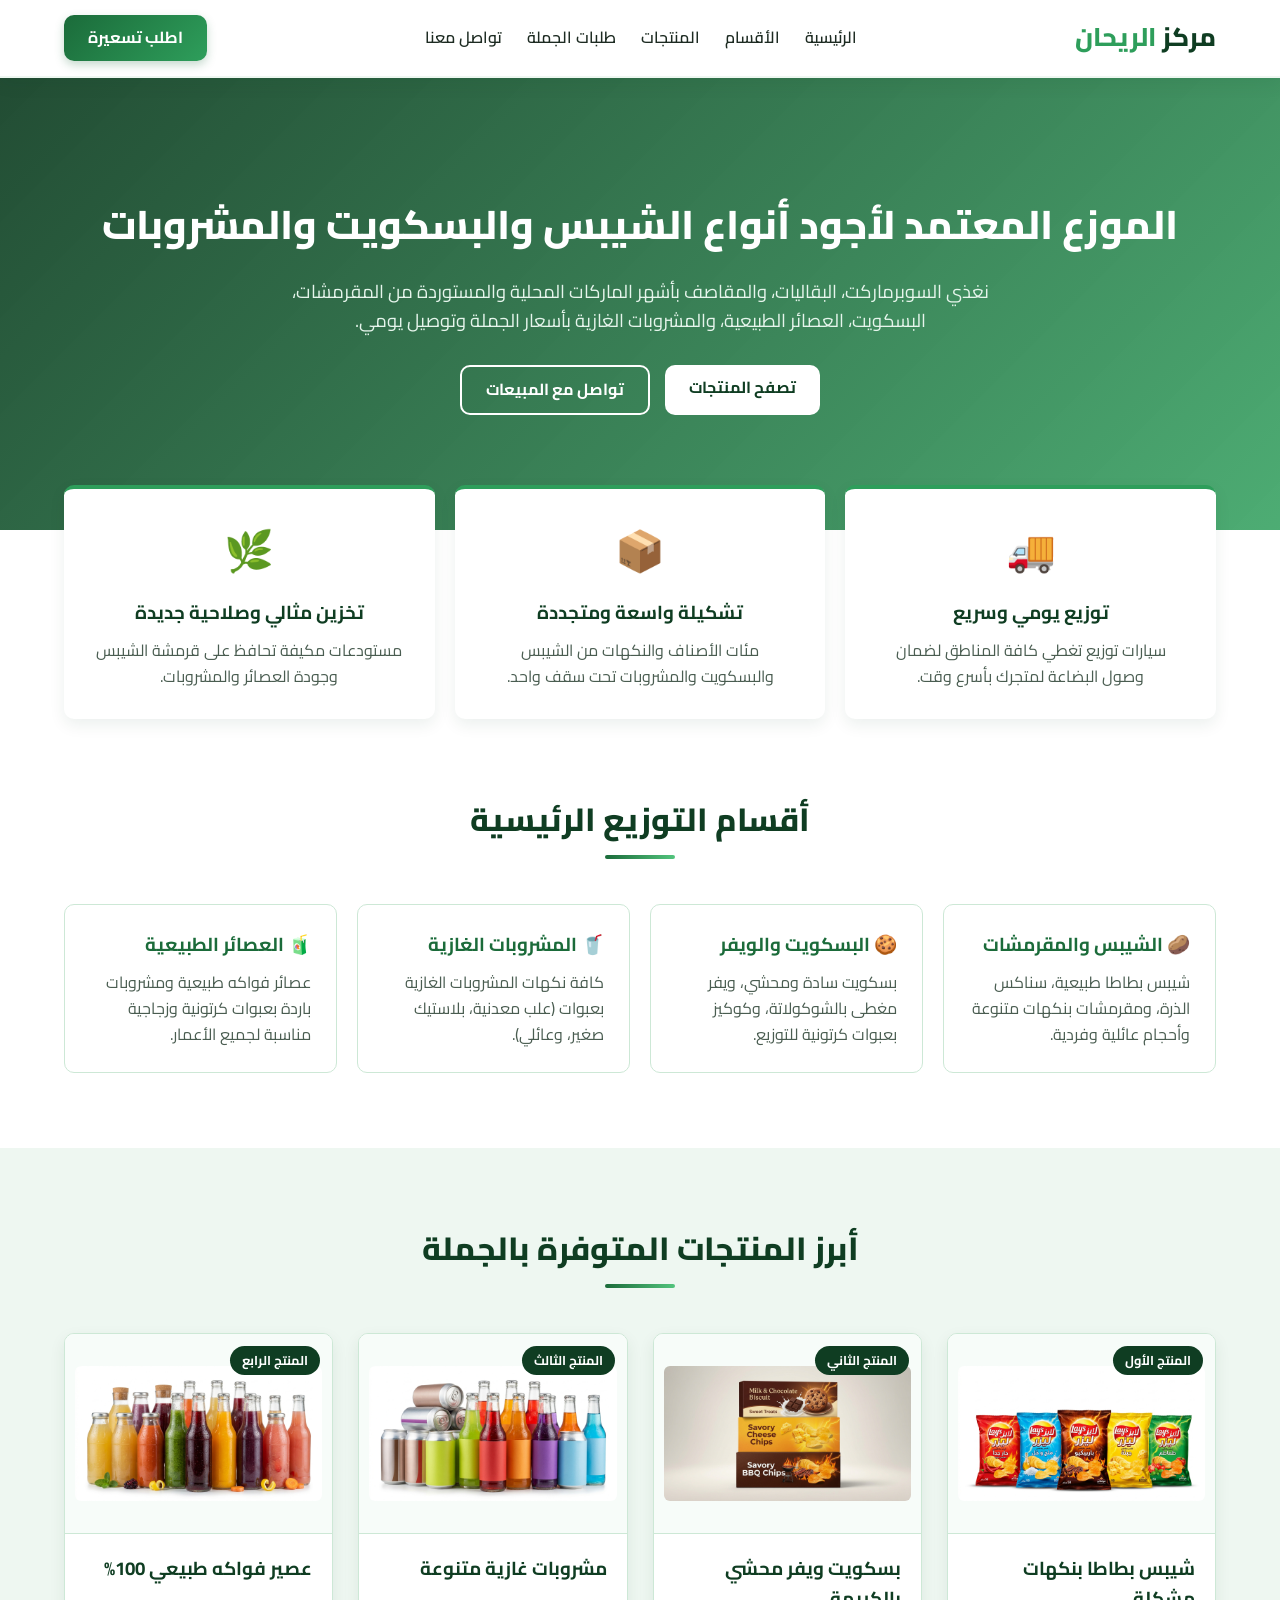
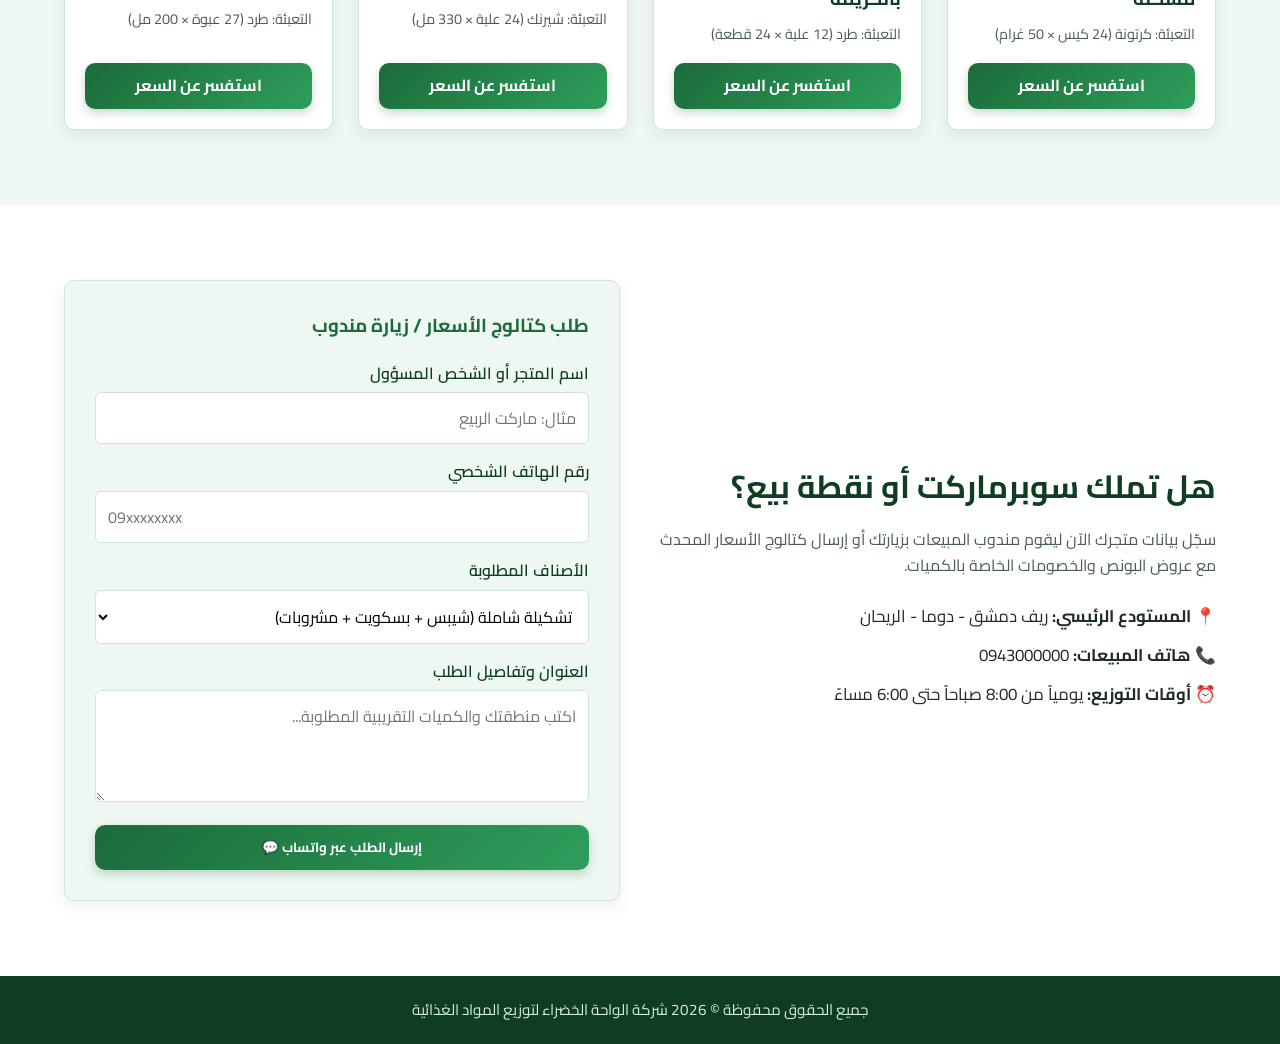
==== store my dad/index.html @ cb21cae4 "Add files via upload" ====
<!DOCTYPE html>
<html lang="ar" dir="rtl">
<head>
    <meta charset="UTF-8">
    <meta name="viewport" content="width=device-width, initial-scale=1.0">
    <title>مركز الريحان | لتوزيع الشيبس والبسكويت والمشروبات بالجملة</title>
    <!-- استدعاء خط عربي حديث من Google Fonts -->
    <link href="https://fonts.googleapis.com/css2?family=Cairo:wght@400;600;700;800&display=swap" rel="stylesheet">
    <!-- ربط ملف التنسيق -->
    <link rel="stylesheet" href="style.css">
</head>
<body>

    <!-- الشريط العلوي (القائمة) -->
    <header class="navbar">
        <div class="container nav-container">
            <a href="#" class="logo">مركز <span>الريحان</span></a>
            <nav>
                <ul class="nav-links">
                    <li><a href="#home">الرئيسية</a></li>
                    <li><a href="#categories">الأقسام</a></li>
                    <li><a href="#products">المنتجات</a></li>
                    <li><a href="#wholesale">طلبات الجملة</a></li>
                    <li><a href="#contact">تواصل معنا</a></li>
                </ul>
            </nav>
            <a href="#wholesale" class="btn btn-primary">اطلب تسعيرة</a>
        </div>
    </header>

    <!-- القسم الرئيسي (Hero Section) -->
    <section id="home" class="hero">
        <div class="container hero-content">
            <h1>الموزع المعتمد لأجود أنواع الشيبس والبسكويت والمشروبات</h1>
            <p>نغذي السوبرماركت، البقاليات، والمقاصف بأشهر الماركات المحلية والمستوردة من المقرمشات، البسكويت، العصائر الطبيعية، والمشروبات الغازية بأسعار الجملة وتوصيل يومي.</p>
            <div class="hero-buttons">
                <a href="#products" class="btn btn-light">تصفح المنتجات</a>
                <a href="#contact" class="btn btn-outline">تواصل مع المبيعات</a>
            </div>
        </div>
    </section>

    <!-- قسم المميزات -->
    <section class="features">
        <div class="container features-grid">
            <div class="feature-box">
                <div class="icon">🚚</div>
                <h3>توزيع يومي وسريع</h3>
                <p>سيارات توزيع تغطي كافة المناطق لضمان وصول البضاعة لمتجرك بأسرع وقت.</p>
            </div>
            <div class="feature-box">
                <div class="icon">📦</div>
                <h3>تشكيلة واسعة ومتجددة</h3>
                <p>مئات الأصناف والنكهات من الشيبس والبسكويت والمشروبات تحت سقف واحد.</p>
            </div>
            <div class="feature-box">
                <div class="icon">🌿</div>
                <h3>تخزين مثالي وصلاحية جديدة</h3>
                <p>مستودعات مكيفة تحافظ على قرمشة الشيبس وجودة العصائر والمشروبات.</p>
            </div>
        </div>
    </section>

    <!-- قسم التصنيفات -->
    <section id="categories" class="categories section-padding">
        <div class="container">
            <h2 class="section-title">أقسام التوزيع الرئيسية</h2>
            <div class="categories-grid">
                <div class="category-card">
                    <h3>🥔 الشيبس والمقرمشات</h3>
                    <p>شيبس بطاطا طبيعية، سناكس الذرة، ومقرمشات بنكهات متنوعة وأحجام عائلية وفردية.</p>
                </div>
                <div class="category-card">
                    <h3>🍪 البسكويت والويفر</h3>
                    <p>بسكويت سادة ومحشي، ويفر مغطى بالشوكولاتة، وكوكيز بعبوات كرتونية للتوزيع.</p>
                </div>
                <div class="category-card">
                    <h3>🥤 المشروبات الغازية</h3>
                    <p>كافة نكهات المشروبات الغازية بعبوات (علب معدنية، بلاستيك صغير، وعائلي).</p>
                </div>
                <div class="category-card">
                    <h3>🧃 العصائر الطبيعية</h3>
                    <p>عصائر فواكه طبيعية ومشروبات باردة بعبوات كرتونية وزجاجية مناسبة لجميع الأعمار.</p>
                </div>
            </div>
        </div>
    </section>

    <!-- قسم أبرز المنتجات -->
    <section id="products" class="products section-padding bg-green-tint">
        <div class="container">
            <h2 class="section-title">أبرز المنتجات المتوفرة بالجملة</h2>
            <div class="products-grid">
                <!-- منتج 1 -->
                <div class="product-card">
                    <div class="product-badge">المنتج الأول  </div>
                    <div class="product-img-placeholder"><img src="images/شبس.jpg"> </div>
                    <div class="product-info">
                        <h3>شيبس بطاطا بنكهات مشكلة</h3>
                        <p class="unit">التعبئة: كرتونة (24 كيس × 50 غرام)</p>
                        <a href="#wholesale" class="btn btn-primary btn-block">استفسر عن السعر</a>
                    </div>
                </div>
                <!-- منتج 2 -->
                <div class="product-card">
                    <div class="product-badge"> المنتج الثاني </div>
                    <div class="product-img-placeholder"><img src="images/بسكويت.jpg"> </div>
                    <div class="product-info">
                        <h3>بسكويت ويفر محشي بالكريمة</h3>
                        <p class="unit">التعبئة: طرد (12 علبة × 24 قطعة)</p>
                        <a href="#wholesale" class="btn btn-primary btn-block">استفسر عن السعر</a>
                    </div>
                </div>
                <!-- منتج 3 -->
                <div class="product-card">
                    <div class="product-badge"> المنتج الثالث</div>
                    <div class="product-img-placeholder"><img src="images/مشروبات غازية.jpg" >  </div>
                    <div class="product-info">
                        <h3>مشروبات غازية متنوعة</h3>
                        <p class="unit">التعبئة: شيرنك (24 علبة × 330 مل)</p>
                        <a href="#wholesale" class="btn btn-primary btn-block">استفسر عن السعر</a>
                    </div>
                </div>
                <!-- منتج 4 -->
                <div class="product-card">
                    <div class="product-badge"> المنتج الرابع</div>
                    <div class="product-img-placeholder"><img src="images/عصائر طبيعية.jpg">  </div>
                    <div class="product-info">
                        <h3>عصير فواكه طبيعي 100%</h3>
                        <p class="unit">التعبئة: طرد (27 عبوة × 200 مل)</p>
                        <a href="#wholesale" class="btn btn-primary btn-block">استفسر عن السعر</a>
                    </div>
                </div>
            </div>
        </div>
    </section>

    <!-- قسم طلبات الجملة والتواصل -->
    <section id="wholesale" class="order-section section-padding">
        <div class="container order-container">
            <div class="order-text">
                <h2>هل تملك سوبرماركت أو نقطة بيع؟</h2>
                <p>سجّل بيانات متجرك الآن ليقوم مندوب المبيعات بزيارتك أو إرسال كتالوج الأسعار المحدث مع عروض البونص والخصومات الخاصة بالكميات.</p>
                <ul class="contact-details" id="contact">
                    <li><strong>📍 المستودع الرئيسي:</strong>   ريف دمشق - دوما - الريحان  </li>
                    <li><strong>📞 هاتف المبيعات:</strong>   0943000000   </li>
                    <li><strong>⏰ أوقات التوزيع:</strong> يومياً من 8:00 صباحاً حتى 6:00 مساءً</li>
                </ul>
            </div>
            
            <!-- نموذج الطلب (مربوط بالواتساب) -->
            <form class="order-form" id="whatsappForm">
                <h3>طلب كتالوج الأسعار / زيارة مندوب</h3>
                <div class="form-group">
                    <label>اسم المتجر أو الشخص المسؤول</label>
                    <input type="text" id="storeName" placeholder="مثال: ماركت الربيع" required>
                </div>
                <div class="form-group">
                    <label>رقم الهاتف الشخصي</label>
                    <input type="tel" id="phoneNumber" placeholder="09xxxxxxxx" required>
                </div>
                <div class="form-group">
                    <label>الأصناف المطلوبة</label>
                    <select id="orderCategory">
                        <option>تشكيلة شاملة (شيبس + بسكويت + مشروبات)</option>
                        <option>قسم الشيبس والمقرمشات فقط</option>
                        <option>قسم البسكويت والويفر فقط</option>
                        <option>قسم المشروبات الغازية والعصائر</option>
                    </select>
                </div>
                <div class="form-group">
                    <label>العنوان وتفاصيل الطلب</label>
                    <textarea id="orderNotes" rows="3" placeholder="اكتب منطقتك والكميات التقريبية المطلوبة..."></textarea>
                </div>
                <button type="submit" class="btn btn-primary btn-block">إرسال الطلب عبر واتساب 💬</button>
            </form>
        </div>
    </section>

    <!-- التذييل (Footer) -->
    <footer>
        <div class="container">
            <p>جميع الحقوق محفوظة &copy; 2026 شركة الواحة الخضراء لتوزيع المواد الغذائية</p>
        </div>
    </footer>

    <!-- كود الجافاسكريبت البسيط لربط النموذج بالواتساب (لا تقلقي منه، يعمل تلقائياً) -->
    <script>
        document.getElementById('whatsappForm').addEventListener('submit', function(e) {
            e.preventDefault(); // منع إعادة تحميل الصفحة

            // ** ضعي رقم هاتفكِ هنا بين الأقواس بدلاً من الأصفار (مع رمز الدولة بدون علامة +) **
            const myWhatsAppNumber = "96300000000"; 

            // جلب البيانات التي كتبها الزبون
            const store = document.getElementById('storeName').value;
            const phone = document.getElementById('phoneNumber').value;
            const category = document.getElementById('orderCategory').value;
            const notes = document.getElementById('orderNotes').value;

            // تنسيق رسالة الواتساب بشكل جميل ومنظم
            const message = `مرحباً، أريد طلب بضاعة للمتجر:%0a` +
                            `----------------------------------%0a` +
                            `🏪 *اسم المتجر:* ${store}%0a` +
                            `📞 *رقم الهاتف:* ${phone}%0a` +
                            `📦 *القسم المطلوب:* ${category}%0a` +
                            `📝 *الملاحظات:* ${notes}%0a` +
                            `----------------------------------`;

            // فتح تطبيق واتساب وإرسال الرسالة تلقائياً
            const whatsappURL = `https://wa.me/${myWhatsAppNumber}?text=${message}`;
            window.open(whatsappURL, '_blank');
        });
    </script>

</body>
</html>
---- store my dad/style.css ----
/* لوحة الألوان المعتمدة على تدرجات الأخضر */
:root {
    --green-darkest: #0f3d22;      /* أخضر غامق جداً للعناوين والفوتر */
    --green-primary: #1b6b3a;      /* أخضر أساسي غني */
    --green-medium: #2e9e5b;       /* أخضر متوسط حيوي للأزرار والتمييز */
    --green-light: #52c47d;        /* أخضر فاتح للحدود والتأثيرات */
    --green-soft-bg: #eef7f1;      /* خلفية خضراء هادئة جداً */
    --green-mint-border: #cde8d6;  /* لون حدود البطاقات */
    --text-dark: #1d2b22;
    --text-muted: #4a5d51;
    --white: #ffffff;
    --border-radius: 10px;
    --shadow: 0 6px 16px rgba(15, 61, 34, 0.08);
}

* {
    margin: 0;
    padding: 0;
    box-sizing: border-box;
    font-family: 'Cairo', sans-serif;
}

html {
    scroll-behavior: smooth;
}

body {
    color: var(--text-dark);
    line-height: 1.6;
    background-color: var(--white);
}

.container {
    width: 90%;
    max-width: 1200px;
    margin: 0 auto;
}

.section-padding {
    padding: 75px 0;
}

.bg-green-tint {
    background-color: var(--green-soft-bg);
}

.section-title {
    text-align: center;
    font-size: 2rem;
    color: var(--green-darkest);
    margin-bottom: 45px;
    position: relative;
    font-weight: 800;
}

.section-title::after {
    content: '';
    display: block;
    width: 70px;
    height: 4px;
    background: linear-gradient(90deg, var(--green-primary), var(--green-light));
    margin: 10px auto 0;
    border-radius: 2px;
}

/* الأزرار بتدرجات الأخضر */
.btn {
    display: inline-block;
    padding: 10px 24px;
    border-radius: var(--border-radius);
    text-decoration: none;
    font-weight: 700;
    transition: all 0.3s ease;
    border: none;
    cursor: pointer;
    text-align: center;
}

.btn-primary {
    background: linear-gradient(135deg, var(--green-primary), var(--green-medium));
    color: var(--white);
    box-shadow: 0 4px 10px rgba(27, 107, 58, 0.25);
}

.btn-primary:hover {
    background: linear-gradient(135deg, var(--green-darkest), var(--green-primary));
    transform: translateY(-2px);
}

.btn-light {
    background-color: var(--white);
    color: var(--green-darkest);
}

.btn-light:hover {
    background-color: var(--green-soft-bg);
    color: var(--green-primary);
}

.btn-outline {
    border: 2px solid var(--white);
    color: var(--white);
    background: transparent;
}

.btn-outline:hover {
    background-color: var(--white);
    color: var(--green-darkest);
}

.btn-block {
    display: block;
    width: 100%;
}

/* الشريط العلوي */
.navbar {
    background-color: var(--white);
    border-bottom: 2px solid var(--green-soft-bg);
    box-shadow: var(--shadow);
    position: sticky;
    top: 0;
    z-index: 1000;
    padding: 15px 0;
}

.nav-container {
    display: flex;
    justify-content: space-between;
    align-items: center;
}

.logo {
    font-size: 1.6rem;
    font-weight: 800;
    color: var(--green-darkest);
    text-decoration: none;
}

.logo span {
    color: var(--green-medium);
}

.nav-links {
    list-style: none;
    display: flex;
    gap: 25px;
}

.nav-links a {
    text-decoration: none;
    color: var(--text-dark);
    font-weight: 600;
    transition: color 0.3s;
}

.nav-links a:hover {
    color: var(--green-medium);
}

/* القسم الرئيسي */
.hero {
    background: linear-gradient(135deg, rgba(15, 61, 34, 0.92), rgba(46, 158, 91, 0.85)), 
                url('https://images.unsplash.com/photo-1604719312566-8912e9227c6a?auto=format&fit=crop&w=1350&q=80') center/cover;
    color: var(--white);
    text-align: center;
    padding: 115px 20px;
}

.hero h1 {
    font-size: 2.5rem;
    margin-bottom: 20px;
    font-weight: 800;
}

.hero p {
    font-size: 1.15rem;
    max-width: 720px;
    margin: 0 auto 30px;
    color: #e6f5ec;
}

.hero-buttons {
    display: flex;
    justify-content: center;
    gap: 15px;
    flex-wrap: wrap;
}

/* المميزات */
.features {
    margin-top: -45px;
    position: relative;
    z-index: 10;
}

.features-grid {
    display: grid;
    grid-template-columns: repeat(auto-fit, minmax(280px, 1fr));
    gap: 20px;
}

.feature-box {
    background: var(--white);
    padding: 30px;
    border-radius: var(--border-radius);
    box-shadow: var(--shadow);
    border-top: 4px solid var(--green-medium);
    text-align: center;
}

.feature-box .icon {
    font-size: 2.5rem;
    margin-bottom: 15px;
}

.feature-box h3 {
    color: var(--green-darkest);
    margin-bottom: 10px;
}

.feature-box p {
    color: var(--text-muted);
}

/* التصنيفات */
.categories-grid {
    display: grid;
    grid-template-columns: repeat(auto-fit, minmax(250px, 1fr));
    gap: 20px;
}

.category-card {
    background-color: var(--white);
    border: 1.5px solid var(--green-mint-border);
    padding: 25px;
    border-radius: var(--border-radius);
    transition: all 0.3s ease;
}

.category-card:hover {
    transform: translateY(-5px);
    border-color: var(--green-medium);
    background-color: var(--green-soft-bg);
}

.category-card h3 {
    color: var(--green-primary);
    margin-bottom: 10px;
}

.category-card p {
    color: var(--text-muted);
}

/* المنتجات */
.products-grid {
    display: grid;
    grid-template-columns: repeat(auto-fit, minmax(260px, 1fr));
    gap: 25px;
}

.product-card {
    background: var(--white);
    border-radius: var(--border-radius);
    overflow: hidden;
    box-shadow: var(--shadow);
    border: 1px solid var(--green-mint-border);
    position: relative;
    display: flex;
    flex-direction: column;
    transition: transform 0.3s ease;
}

.product-card:hover {
    transform: translateY(-4px);
}

.product-badge {
    position: absolute;
    top: 12px;
    right: 12px;
    background-color: var(--green-darkest);
    color: var(--white);
    padding: 4px 12px;
    font-size: 0.8rem;
    border-radius: 20px;
    font-weight: 700;
}

/*.product-img-placeholder {
    height: 180px;
    background: linear-gradient(135deg, #dcf0e3, #c2e5ce);
    display: flex;
    align-items: center;
    justify-content: center;
    color: var(--green-primary);
    font-weight: 700;
}*/

.product-info {
    padding: 20px;
    flex-grow: 1;
    display: flex;
    flex-direction: column;
    justify-content: space-between;
}

.product-info h3 {
    color: var(--green-darkest);
    margin-bottom: 8px;
}

.product-info .unit {
    font-size: 0.9rem;
    color: var(--text-muted);
    margin-bottom: 18px;
}

/* قسم الطلب والتواصل */
.order-container {
    display: grid;
    grid-template-columns: 1fr 1fr;
    gap: 40px;
    align-items: center;
}

.order-text h2 {
    font-size: 2rem;
    color: var(--green-darkest);
    margin-bottom: 15px;
}

.order-text p {
    color: var(--text-muted);
}

.contact-details {
    list-style: none;
    margin-top: 25px;
}

.contact-details li {
    margin-bottom: 12px;
    font-size: 1.05rem;
    color: var(--text-dark);
}

.order-form {
    background: var(--green-soft-bg);
    padding: 30px;
    border-radius: var(--border-radius);
    border: 1px solid var(--green-mint-border);
    box-shadow: var(--shadow);
}

.order-form h3 {
    margin-bottom: 20px;
    color: var(--green-primary);
}

.form-group {
    margin-bottom: 15px;
}

.form-group label {
    display: block;
    margin-bottom: 6px;
    font-weight: 600;
    color: var(--green-darkest);
}

.form-group input,
.form-group select,
.form-group textarea {
    width: 100%;
    padding: 10px 12px;
    border: 1px solid var(--green-mint-border);
    background-color: var(--white);
    border-radius: 6px;
    font-size: 1rem;
}

.form-group input:focus,
.form-group select:focus,
.form-group textarea:focus {
    outline: none;
    border-color: var(--green-medium);
    box-shadow: 0 0 0 3px rgba(46, 158, 91, 0.15);
}

/* التذييل */
footer {
    background-color: var(--green-darkest);
    color: #d5ebe0;
    text-align: center;
    padding: 22px 0;
    font-size: 0.95rem;
}

/* التجاوب مع الشاشات الصغيرة (الموبايل) */
@media (max-width: 768px) {
    .nav-links {
        display: none;
    }
    
    .hero h1 {
        font-size: 1.85rem;
    }

    .order-container {
        grid-template-columns: 1fr;
    }
}
/* =========================================
   تنسيق صور المنتجات الحقيقية (الجديد)
   ========================================= */

/* 1. تنسيق الحاوية الرمادية الفاتحة التي تحيط بالصورة */
.product-img-placeholder {
    height: 200px; /* طول ثابت وموحد لكل بطاقات المنتجات */
    background-color: #f7fcf9; /* خلفية خضراء باهتة جداً أو رمادية لملء الفراغات */
    display: flex; /* لمركزة الصورة */
    align-items: center; /* تمركز الصورة عمودياً */
    justify-content: center; /* تمركز الصورة أفقياً */
    overflow: hidden; /* إخفاء أي جزء زائد خارج الحاوية */
    padding: 10px; /* مسافة بين الصورة وحافة البطاقة */
    border-bottom: 1px solid var(--green-mint-border); /* خط فاصلي بسيط */
}

/* 2. تنسيق الصورة الحقيقية نفسها (wsm img) */
.product-img-placeholder img {
    max-width: 100%; /* أقصى عرض هو عرض الحاوية */
    max-height: 100%; /* أقصى طول هو طول الحاوية */
    
    /* الخيار الأهم لظهور الصورة كاملة: object-fit: contain; */
    /* هذا يجعل الصورة تتقلص لتتلاءم تماماً مع المربع دون أن تُقص أو تتمدد */
    object-fit: contain; 
    
    border-radius: calc(var(--border-radius) - 4px); /* زوايا منحنية بسيطة للصورة */
}
/* =========================================
   تنسيقات خاصة بالشاشات الصغيرة (الموبايل)
   ========================================= */

@media (max-width: 768px) {
    /* 1. تبسيط الشريط العلوي (Navbar) */
    .nav-container {
        flex-direction: column; /* جعل اللوغو والقائمة فوق بعضهم */
        padding: 10px;
    }

    .nav-links {
        display: none; /* إخفاء القائمة التقليدية على الموبايل (يفضل استبدالها لاحقاً بزر قائمة hamburger) */
    }

    /* 2. تصغير حجم خط العنوان الرئيسي */
    .hero h1 {
        font-size: 1.8rem;
        padding: 0 10px;
    }

    /* 3. جعل المميزات تظهر في عمود واحد */
    .features-grid {
        grid-template-columns: 1fr; /* عمود واحد فقط بدلاً من 3 */
        gap: 15px;
    }

    /* 4. جعل تصنيفات المنتجات تظهر في عمود واحد */
    .categories-grid {
        grid-template-columns: 1fr; /* عمود واحد فقط بدلاً من 4 */
        gap: 15px;
    }

    /* 5. ترتيب المنتجات في صفين على الموبايل */
    .products-grid {
        grid-template-columns: 1fr 1fr; /* صف يحتوي على منتجين */
        gap: 10px; /* مسافة أصغر بين المنتجات */
        padding: 0 5px;
    }
    
    .product-card {
        padding: 10px;
    }
    
    .product-img-placeholder {
        height: 120px; /* تصغير حجم الصورة على الموبايل */
    }

    /* 6. تبسيط قسم طلبات الجملة */
    .order-container {
        grid-template-columns: 1fr; /* عمود واحد بدلاً من عمودين */
        gap: 20px;
        text-align: center;
    }
    
    .contact-details {
        text-align: right; /* الحفاظ على محاذاة التفاصيل جهة اليمين على الموبايل */
        padding: 0 15px;
    }
}
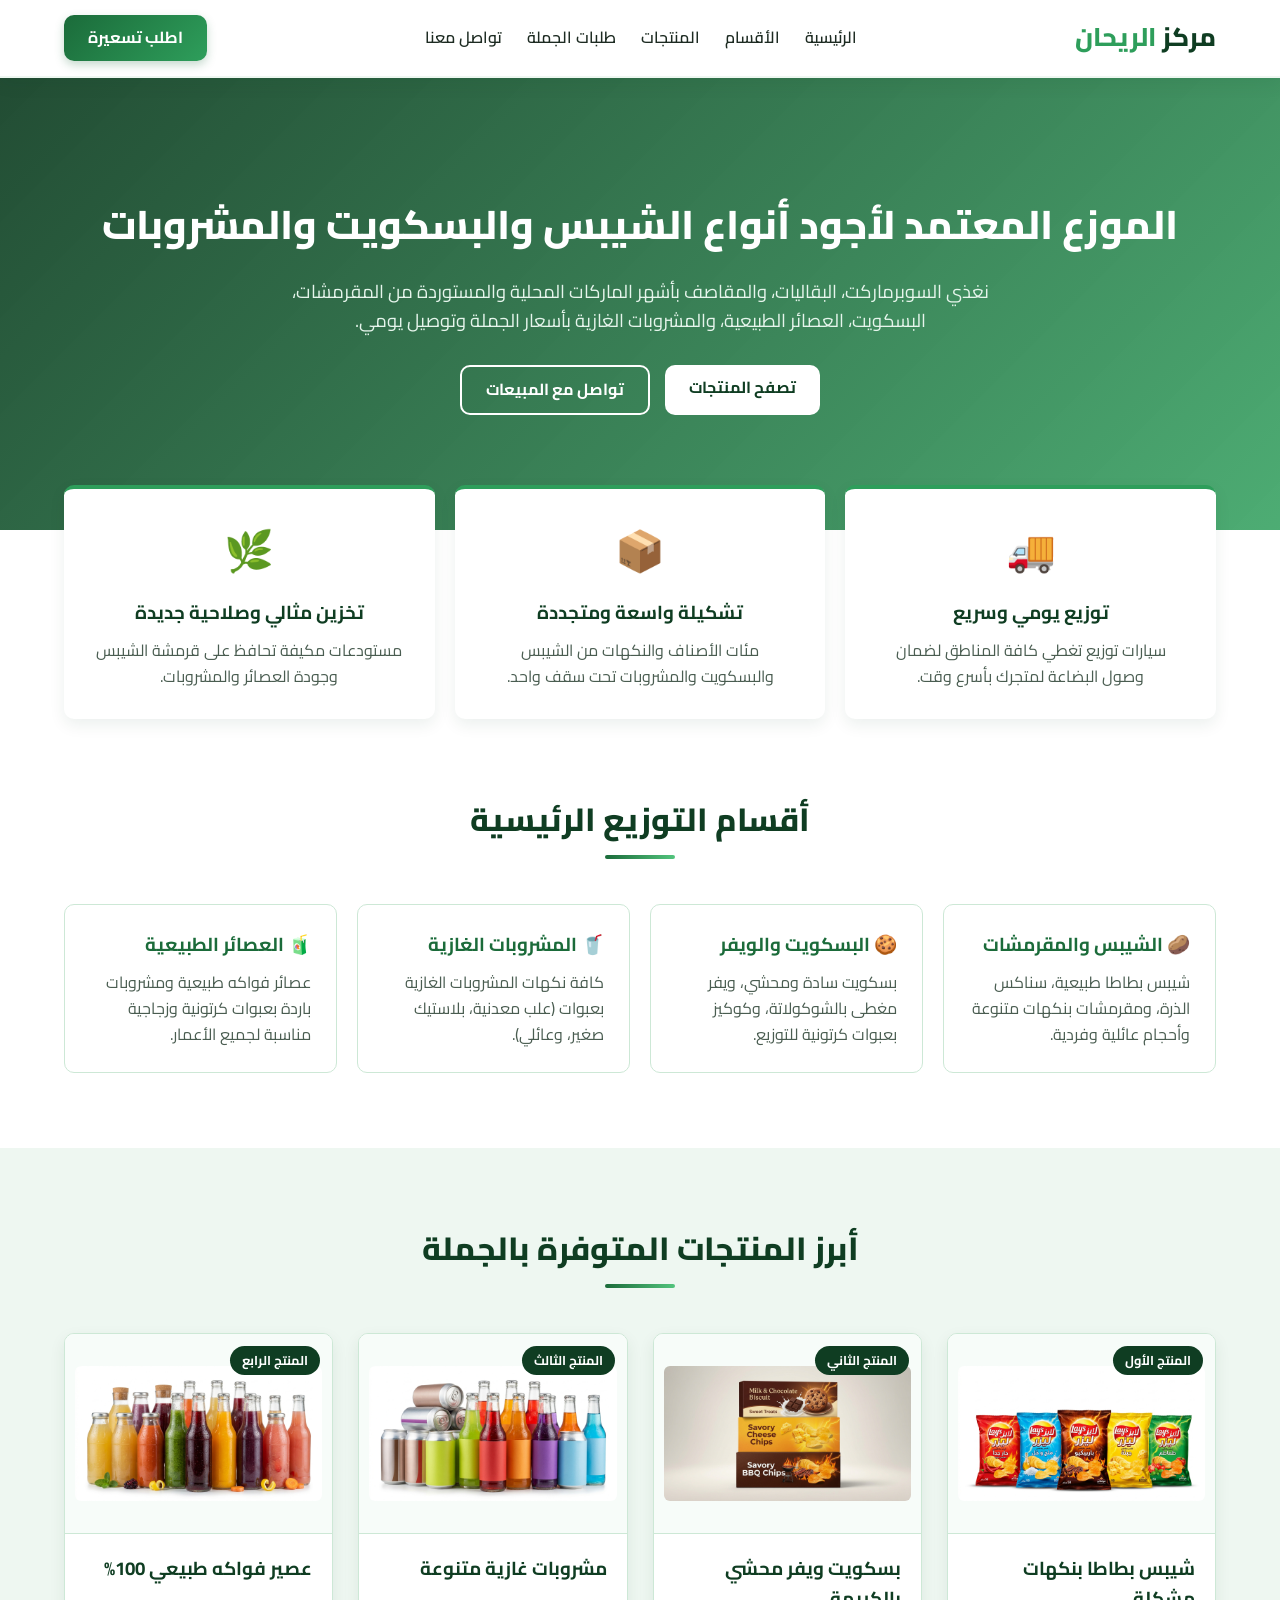
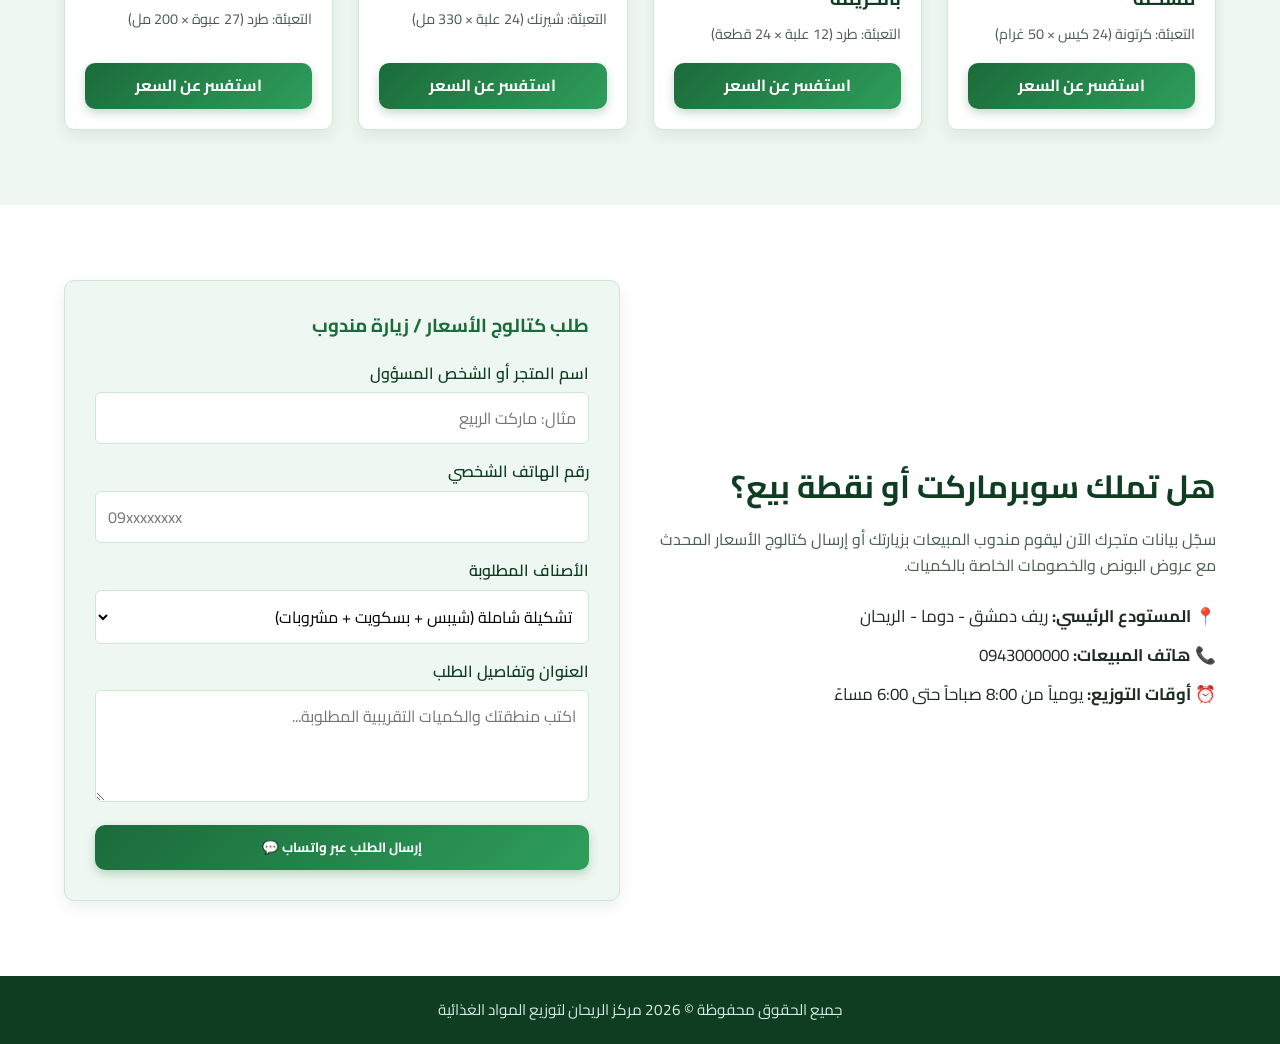
==== commit 922c3d93: "Fix HTML encoding issues in index.html update index content" ====
--- a/store my dad/index.html
+++ b/store my dad/index.html
@@ -180,11 +180,11 @@
     <!-- التذييل (Footer) -->
     <footer>
         <div class="container">
-            <p>جميع الحقوق محفوظة &copy; 2026 شركة الواحة الخضراء لتوزيع المواد الغذائية</p>
+            <p>جميع الحقوق محفوظة &copy; 2026   مركز الريحان لتوزيع المواد الغذائية</p>
         </div>
     </footer>
 
-    <!-- كود الجافاسكريبت البسيط لربط النموذج بالواتساب (لا تقلقي منه، يعمل تلقائياً) -->
+    <!-- كود الجافاسكريبت البسيط لربط النموذج بالواتساب (  ، يعمل تلقائياً) -->
     <script>
         document.getElementById('whatsappForm').addEventListener('submit', function(e) {
             e.preventDefault(); // منع إعادة تحميل الصفحة
@@ -214,4 +214,4 @@
     </script>
 
 </body>
-</html>+</html>
